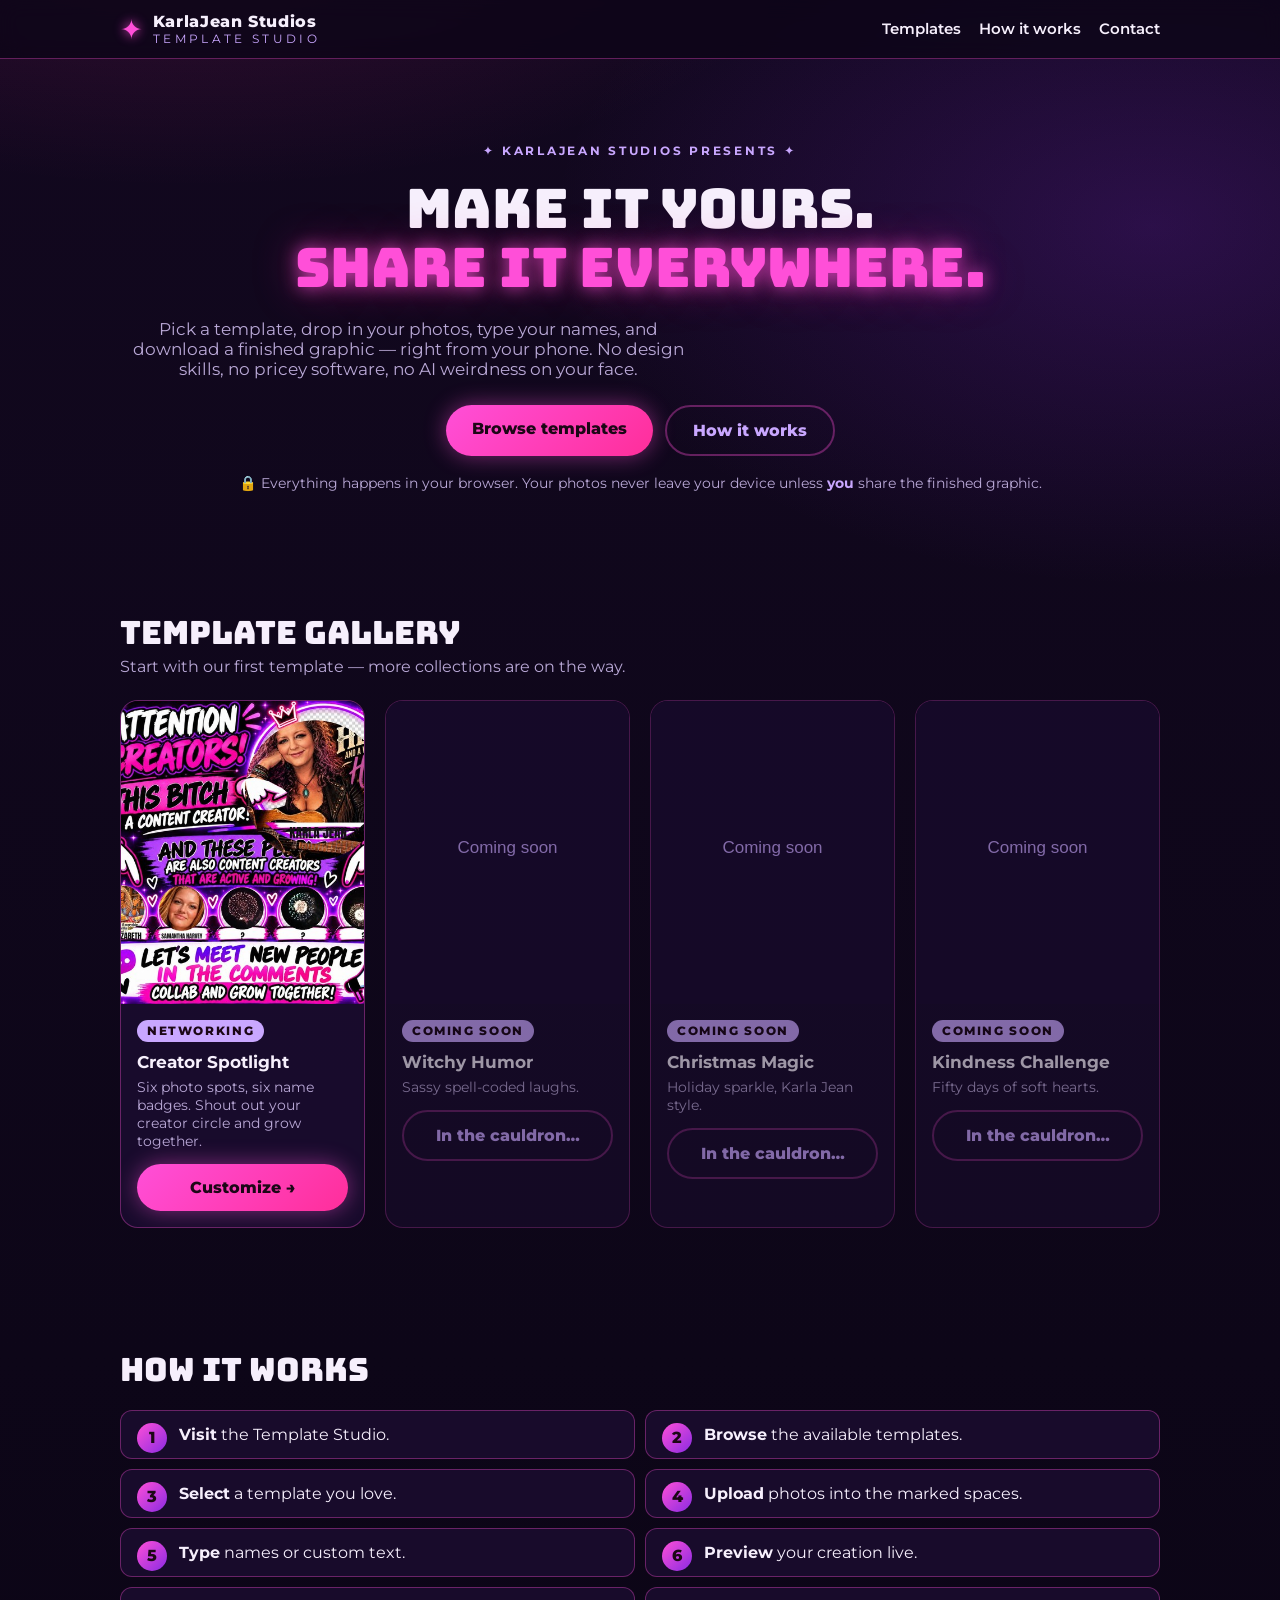
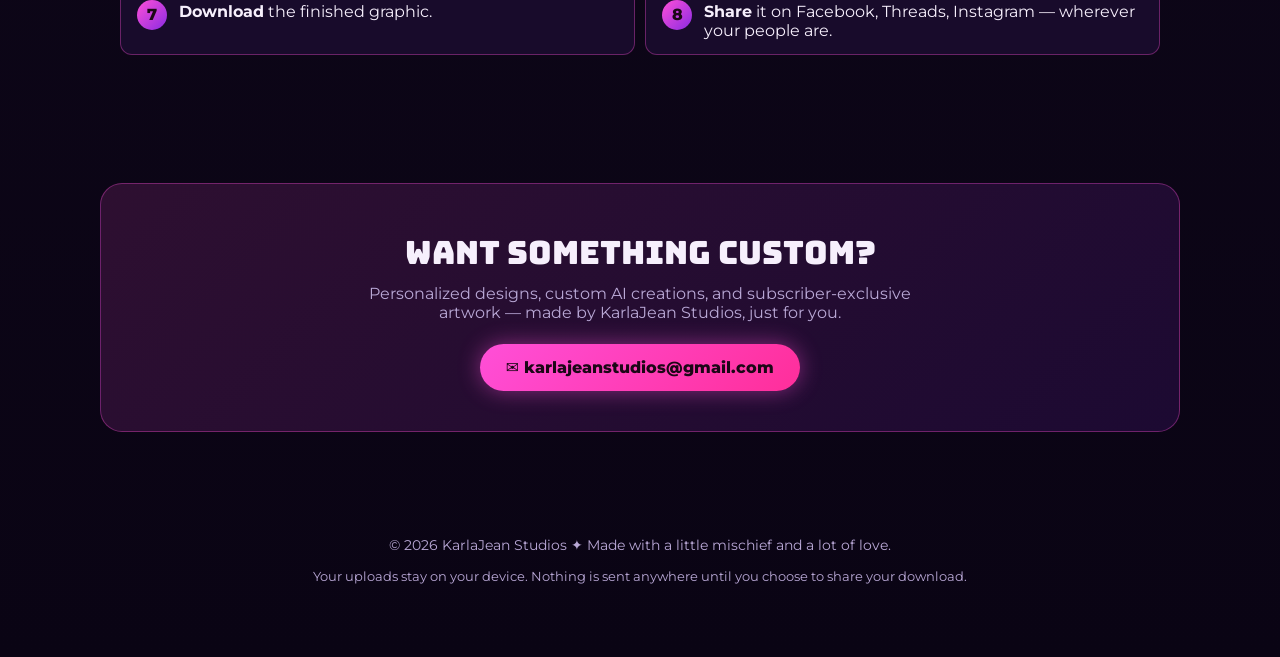
==== index.html @ fd63b85b "Template Studio v0.2" ====
<!DOCTYPE html>
<html lang="en">
<head>
<meta charset="UTF-8">
<meta name="viewport" content="width=device-width, initial-scale=1.0, viewport-fit=cover">
<title>KarlaJean Studios — Template Studio</title>
<meta name="description" content="Personalize beautiful KarlaJean Studios graphics right in your browser. Upload photos, add names, download your creation. No design skills needed.">
<link rel="preconnect" href="https://fonts.googleapis.com">
<link rel="preconnect" href="https://fonts.gstatic.com" crossorigin>
<link href="https://fonts.googleapis.com/css2?family=Bungee&family=Montserrat:wght@500;600;700;800&display=swap" rel="stylesheet">
<link rel="stylesheet" href="styles.css">
</head>
<body>
<header class="site-header">
  <div class="wrap header-inner">
    <div class="brand">
      <span class="brand-mark" aria-hidden="true">✦</span>
      <div>
        <p class="brand-name">KarlaJean Studios</p>
        <p class="brand-sub">Template Studio</p>
      </div>
    </div>
    <nav class="site-nav" aria-label="Main">
      <a href="#templates">Templates</a>
      <a href="#how">How it works</a>
      <a href="#contact">Contact</a>
    </nav>
  </div>
</header>

<main>
  <section class="hero">
    <div class="wrap">
      <p class="kicker">✦ KarlaJean Studios presents ✦</p>
      <h1>Make it yours.<br><span class="neon">Share it everywhere.</span></h1>
      <p class="lede">Pick a template, drop in your photos, type your names, and download a finished graphic — right from your phone. No design skills, no pricey software, no AI weirdness on your face.</p>
      <div class="hero-cta">
        <a class="btn btn-primary" href="#templates">Browse templates</a>
        <a class="btn btn-ghost" href="#how">How it works</a>
      </div>
      <p class="privacy-note">🔒 Everything happens in your browser. Your photos never leave your device unless <em>you</em> share the finished graphic.</p>
    </div>
  </section>

  <section id="templates" class="section">
    <div class="wrap">
      <h2>Template gallery</h2>
      <p class="section-sub">Start with our first template — more collections are on the way.</p>
      <div id="gallery" class="gallery" aria-live="polite"></div>
    </div>
  </section>

  <section id="editor" class="section editor-section" hidden>
    <div class="wrap">
      <button id="backToGallery" class="btn btn-ghost btn-small">← All templates</button>
      <h2 id="editorTitle">Creator Spotlight</h2>
      <p class="section-sub">Tap a circle to select it, then upload a photo. Drag the photo to reposition, use the slider to zoom, type each name.</p>
      <div class="editor-grid">
        <div class="preview-col">
          <div class="canvas-frame">
            <canvas id="preview" width="1080" height="1350" aria-label="Live preview of your personalized graphic"></canvas>
          </div>
          <p class="hint" id="canvasHint">Tap a circle to pick a photo spot.</p>
        </div>
        <div class="controls-col">
          <div id="slotCards" class="slot-cards"></div>
          <button id="downloadBtn" class="btn btn-primary btn-block">⬇ Download PNG</button>
          <p class="fine-print" id="dlFinePrint">High-quality PNG, ready for Facebook, Threads &amp; Instagram.</p>
          <button id="resetBtn" class="btn btn-ghost btn-block">Start over</button>
        </div>
      </div>
    </div>
  </section>

  <section id="how" class="section">
    <div class="wrap">
      <h2>How it works</h2>
      <ol class="steps">
        <li><strong>Visit</strong> the Template Studio.</li>
        <li><strong>Browse</strong> the available templates.</li>
        <li><strong>Select</strong> a template you love.</li>
        <li><strong>Upload</strong> photos into the marked spaces.</li>
        <li><strong>Type</strong> names or custom text.</li>
        <li><strong>Preview</strong> your creation live.</li>
        <li><strong>Download</strong> the finished graphic.</li>
        <li><strong>Share</strong> it on Facebook, Threads, Instagram — wherever your people are.</li>
      </ol>
    </div>
  </section>

  <section id="contact" class="section">
    <div class="wrap contact-card">
      <h2>Want something custom?</h2>
      <p>Personalized designs, custom AI creations, and subscriber-exclusive artwork — made by KarlaJean Studios, just for you.</p>
      <a class="btn btn-primary" href="mailto:karlajeanstudios@gmail.com?subject=Custom%20design%20request%20—%20KarlaJean%20Studios%20Template%20Studio">✉ karlajeanstudios@gmail.com</a>
    </div>
  </section>
</main>

<footer class="site-footer">
  <div class="wrap">
    <p>© 2026 KarlaJean Studios <span aria-hidden="true">✦</span> Made with a little mischief and a lot of love.</p>
    <p class="fine-print">Your uploads stay on your device. Nothing is sent anywhere until you choose to share your download.</p>
  </div>
</footer>

<input type="file" id="filePicker" accept="image/*" hidden>
<script src="app.js"></script>
</body>
</html>
---- styles.css ----
:root{
  --deep:#0d0618; --deep2:#170b2b; --pink:#ff4fd8; --neon:#ff2e9a;
  --lav:#c9a7ff; --purple:#8a2be2; --ink:#f6effc; --muted:#b9a8d6;
  --card:rgba(30,14,52,.72); --line:rgba(255,79,216,.35);
  --radius:18px;
}
*{box-sizing:border-box}
html{scroll-behavior:smooth}
body{
  margin:0; color:var(--ink);
  font-family:Montserrat,system-ui,-apple-system,"Segoe UI",Roboto,sans-serif;
  background:
    radial-gradient(1100px 500px at 15% -5%, rgba(255,46,154,.16), transparent 60%),
    radial-gradient(1000px 600px at 90% 10%, rgba(138,43,226,.22), transparent 60%),
    linear-gradient(180deg,#12081f 0%, #0d0618 60%, #0a0414 100%);
  min-height:100vh;
}
.wrap{max-width:1080px;margin:0 auto;padding:0 20px}
h1,h2{font-family:Bungee,"Arial Black",sans-serif;font-weight:400;line-height:1.08;margin:.4em 0}
h1{font-size:clamp(2rem,6vw,3.4rem)}
h2{font-size:clamp(1.4rem,4vw,2rem)}
.neon{color:var(--pink);text-shadow:0 0 18px rgba(255,79,216,.75),0 0 46px rgba(255,46,154,.4)}
.kicker{color:var(--lav);letter-spacing:.22em;text-transform:uppercase;font-size:.78rem;font-weight:700}
.lede{font-size:1.06rem;color:var(--muted);max-width:34em}
.section{padding:56px 0}
.section-sub{color:var(--muted);margin-top:-.4em}

/* header */
.site-header{position:sticky;top:0;z-index:50;background:rgba(13,6,24,.82);backdrop-filter:blur(10px);border-bottom:1px solid var(--line)}
.header-inner{display:flex;align-items:center;justify-content:space-between;padding-top:12px;padding-bottom:12px}
.brand{display:flex;gap:10px;align-items:center}
.brand-mark{font-size:1.7rem;color:var(--pink);text-shadow:0 0 12px var(--pink)}
.brand-name{margin:0;font-weight:800;letter-spacing:.04em}
.brand-sub{margin:0;font-size:.75rem;color:var(--lav);letter-spacing:.28em;text-transform:uppercase}
.site-nav{display:flex;gap:18px}
.site-nav a{color:var(--ink);text-decoration:none;font-weight:600;font-size:.92rem}
.site-nav a:hover{color:var(--pink)}

/* hero */
.hero{padding:72px 0 40px;text-align:center}
.hero-cta{display:flex;gap:12px;justify-content:center;flex-wrap:wrap;margin:26px 0 18px}
.privacy-note{color:var(--muted);font-size:.9rem}
.privacy-note em{color:var(--lav);font-style:normal;font-weight:700}

/* buttons */
.btn{display:inline-block;border:0;cursor:pointer;text-decoration:none;font-weight:800;font-family:inherit;
  padding:14px 26px;border-radius:999px;font-size:1rem;transition:transform .12s ease, box-shadow .12s ease}
.btn-primary{color:#1c0716;background:linear-gradient(135deg,var(--pink),var(--neon));
  box-shadow:0 0 22px rgba(255,79,216,.45)}
.btn-primary:hover{transform:translateY(-2px);box-shadow:0 0 30px rgba(255,79,216,.65)}
.btn-ghost{color:var(--lav);background:transparent;border:2px solid var(--line)}
.btn-ghost:hover{border-color:var(--pink);color:var(--pink)}
.btn-small{padding:8px 16px;font-size:.85rem}
.btn-block{width:100%;margin-top:12px}

/* gallery */
.gallery{display:grid;grid-template-columns:repeat(auto-fill,minmax(240px,1fr));gap:20px;margin-top:24px}
.tcard{background:var(--card);border:1px solid var(--line);border-radius:var(--radius);overflow:hidden;
  display:flex;flex-direction:column;transition:transform .15s ease, box-shadow .15s ease}
.tcard:not(.soon):hover{transform:translateY(-4px);box-shadow:0 12px 40px rgba(255,79,216,.25)}
.tcard img{width:100%;aspect-ratio:4/5;object-fit:cover;display:block;background:#1a0b30}
.tcard-body{padding:16px}
.tcard h3{margin:.1em 0 .3em;font-size:1.05rem}
.tag{display:inline-block;font-size:.72rem;font-weight:800;letter-spacing:.14em;text-transform:uppercase;
  color:#1c0716;background:var(--lav);border-radius:999px;padding:4px 10px;margin-bottom:8px}
.tcard p{color:var(--muted);font-size:.9rem;margin:.4em 0 1em}
.tcard.soon{opacity:.62}
.tcard .btn{width:100%;text-align:center}

/* editor */
.editor-section{background:rgba(20,9,38,.5);border-top:1px solid var(--line);border-bottom:1px solid var(--line)}
.editor-grid{display:grid;gap:28px;margin-top:20px}
@media(min-width:900px){.editor-grid{grid-template-columns:minmax(0,520px) minmax(0,1fr);align-items:start}}
.canvas-frame{border-radius:var(--radius);overflow:hidden;border:1px solid var(--line);
  box-shadow:0 0 44px rgba(255,79,216,.22);background:#12081f}
#preview{width:100%;height:auto;display:block;touch-action:none;cursor:pointer}
.hint{color:var(--muted);font-size:.88rem;text-align:center}
.slot-cards{display:grid;gap:12px}
.slot-card{background:var(--card);border:1px solid var(--line);border-radius:14px;padding:12px 14px;
  display:grid;grid-template-columns:auto 1fr;gap:12px;align-items:center}
.slot-card.active{border-color:var(--pink);box-shadow:0 0 18px rgba(255,79,216,.35)}
.slot-thumb{width:64px;height:64px;border-radius:50%;border:2px dashed var(--line);background:#1a0b30 center/cover;
  color:var(--lav);font-size:1.4rem;display:flex;align-items:center;justify-content:center;cursor:pointer;overflow:hidden}
.slot-thumb.has-photo{border-style:solid;border-color:var(--pink)}
.slot-fields{display:grid;gap:8px}
.slot-fields label{font-size:.78rem;font-weight:700;color:var(--lav);letter-spacing:.06em}
.slot-fields input[type=text]{width:100%;padding:10px 12px;border-radius:10px;border:1px solid var(--line);
  background:#140a28;color:var(--ink);font-family:inherit;font-weight:600}
.slot-fields input[type=text]:focus{outline:2px solid var(--pink);border-color:var(--pink)}
.slot-row{display:flex;gap:10px;align-items:center}
.slot-row .btn-small{white-space:nowrap}
.zoom-row{display:flex;align-items:center;gap:10px;font-size:.8rem;color:var(--muted)}
.zoom-row input[type=range]{flex:1;accent-color:var(--pink)}
.fine-print{color:var(--muted);font-size:.82rem;text-align:center}

/* steps */
.steps{display:grid;gap:10px;list-style:none;padding:0;counter-reset:step;margin-top:22px}
@media(min-width:700px){.steps{grid-template-columns:1fr 1fr}}
.steps li{background:var(--card);border:1px solid var(--line);border-radius:12px;padding:14px 16px 14px 58px;position:relative}
.steps li::before{counter-increment:step;content:counter(step);position:absolute;left:16px;top:12px;
  width:30px;height:30px;border-radius:50%;background:linear-gradient(135deg,var(--pink),var(--purple));
  color:#1c0716;font-weight:800;display:flex;align-items:center;justify-content:center}

/* contact */
.contact-card{background:linear-gradient(135deg,rgba(255,79,216,.14),rgba(138,43,226,.14));
  border:1px solid var(--line);border-radius:22px;padding:40px 28px;text-align:center}
.contact-card p{color:var(--muted);max-width:36em;margin:0 auto 22px}

/* footer */
.site-footer{padding:34px 0 60px;text-align:center;color:var(--muted);font-size:.88rem}
:focus-visible{outline:3px solid var(--pink);outline-offset:2px}
@media (prefers-reduced-motion:reduce){html{scroll-behavior:auto}.btn,.tcard{transition:none}}
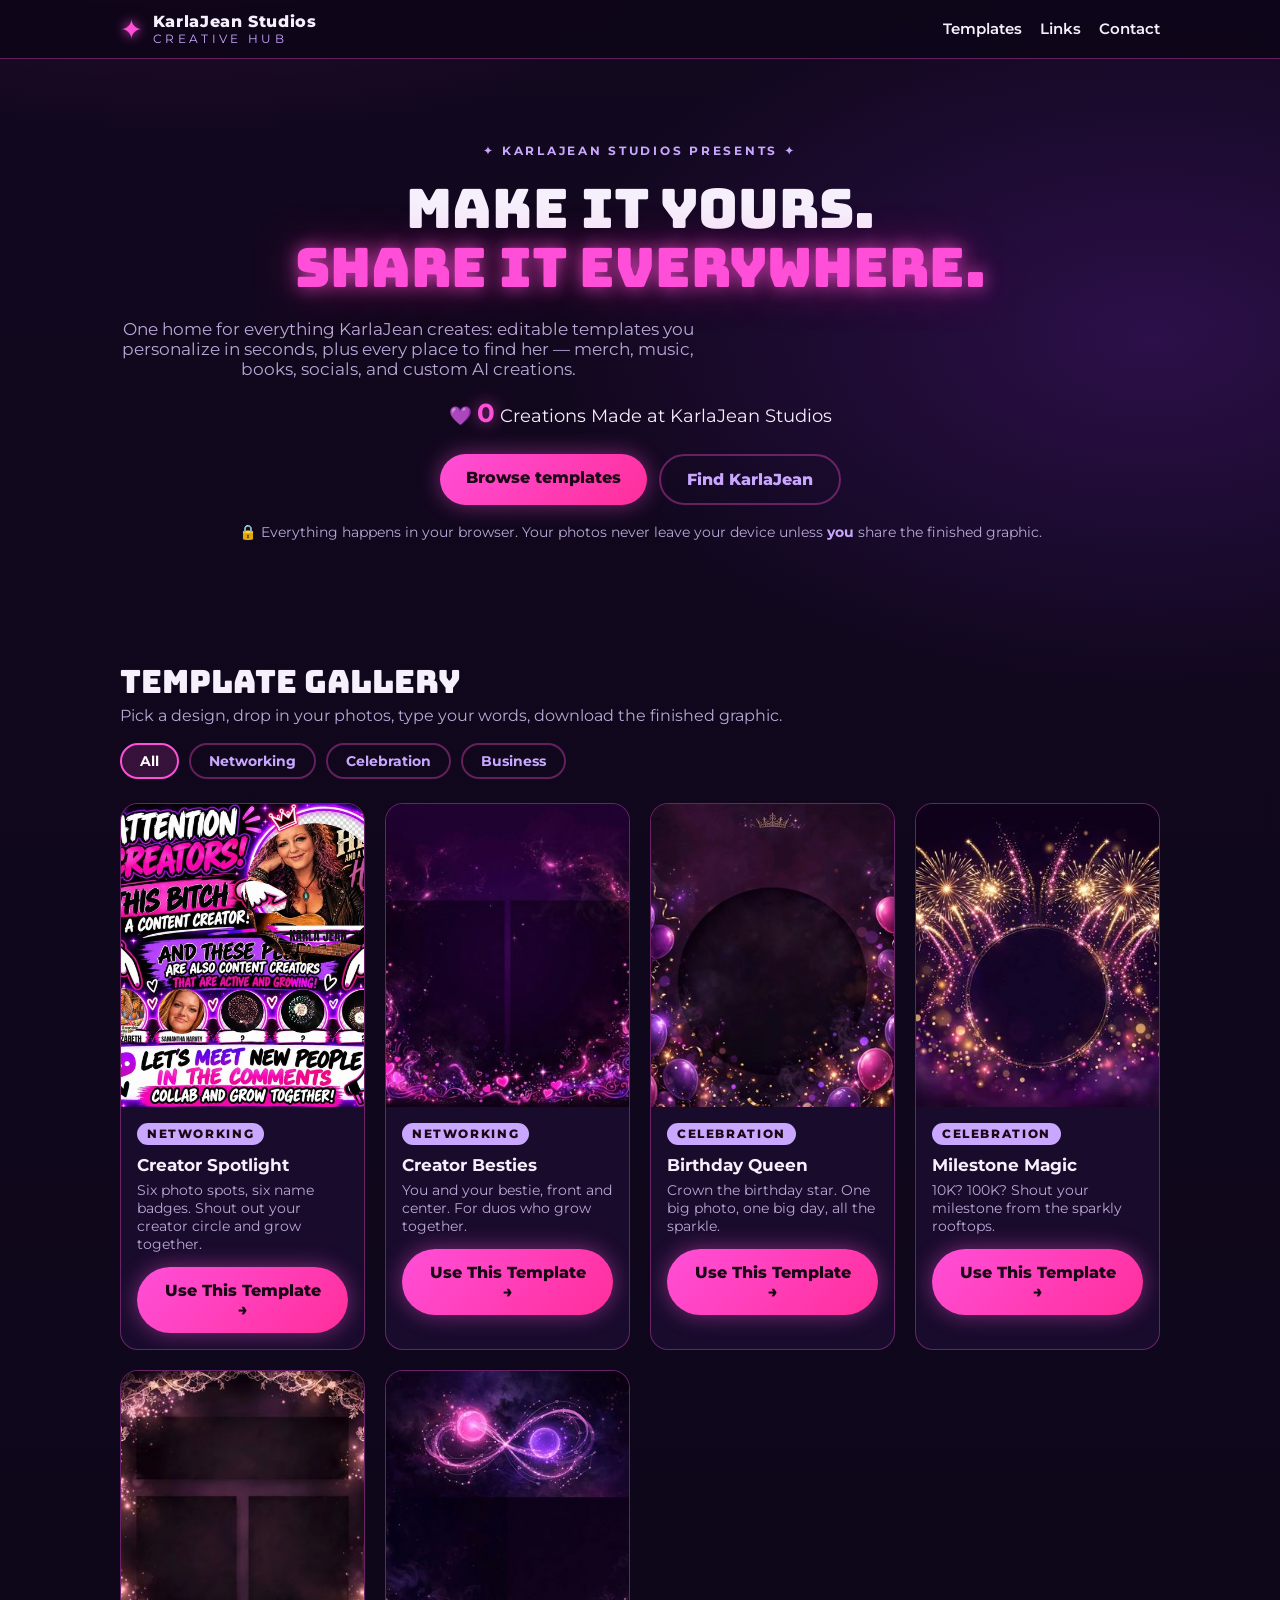
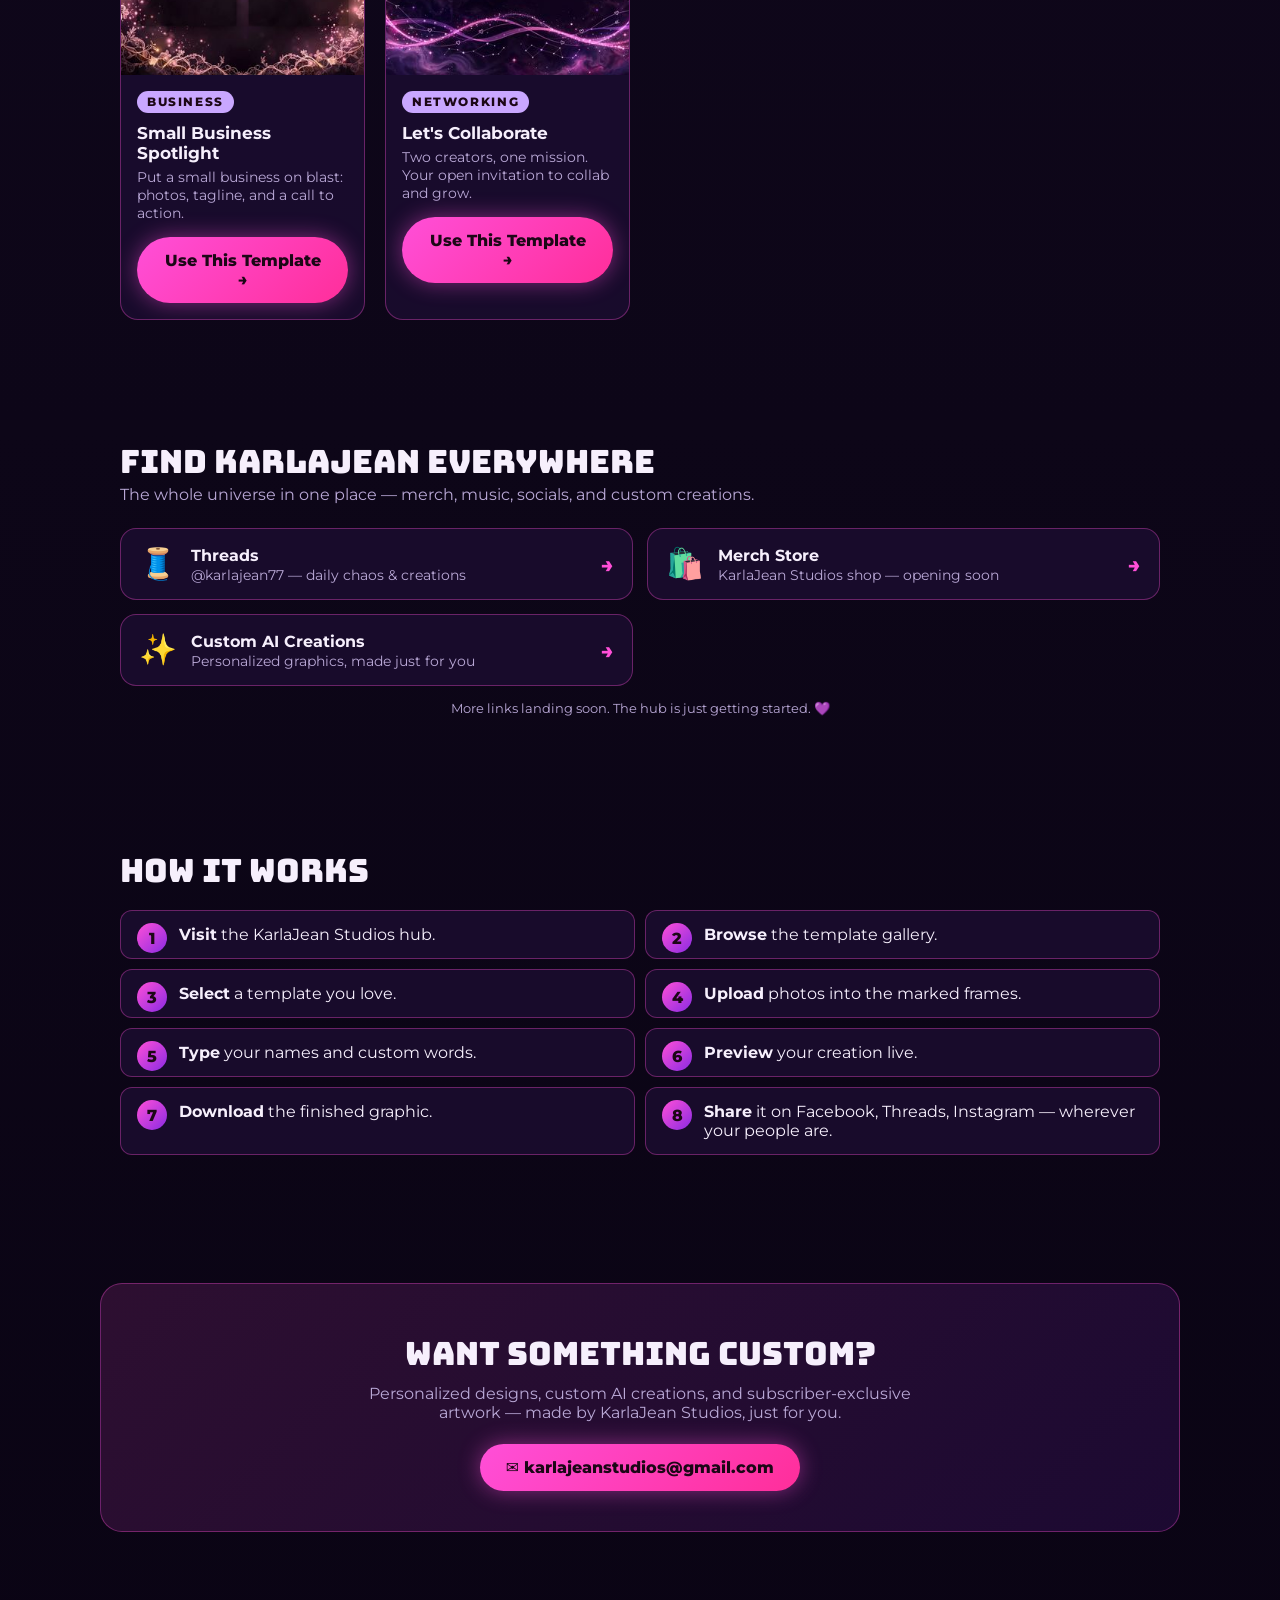
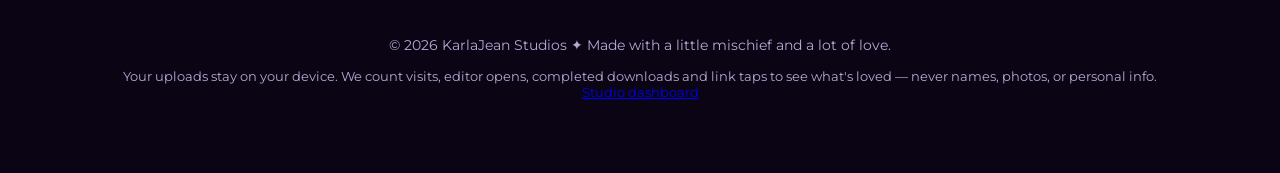
==== commit 735c4025: "v0.2: creative hub + 5 new templates + analytics + dashboard - Homepage is now the KarlaJean Studios" ====
--- a/index.html
+++ b/index.html
@@ -3,11 +3,12 @@
 <head>
 <meta charset="UTF-8">
 <meta name="viewport" content="width=device-width, initial-scale=1.0, viewport-fit=cover">
-<title>KarlaJean Studios — Template Studio</title>
-<meta name="description" content="Personalize beautiful KarlaJean Studios graphics right in your browser. Upload photos, add names, download your creation. No design skills needed.">
+<title>KarlaJean Studios — Templates, Links & Creative Hub</title>
+<meta name="description" content="The KarlaJean Studios creative hub: editable templates, merch, music, books, socials and custom AI creations. Personalize beautiful graphics right in your browser.">
 <link rel="preconnect" href="https://fonts.googleapis.com">
 <link rel="preconnect" href="https://fonts.gstatic.com" crossorigin>
-<link href="https://fonts.googleapis.com/css2?family=Bungee&family=Montserrat:wght@500;600;700;800&display=swap" rel="stylesheet">
+<link href="https://fonts.googleapis.com/css2?family=Bungee&family=Montserrat:wght@500;600;700;800&family=Parisienne&display=swap" rel="stylesheet">
+<link rel="icon" href="data:image/svg+xml,%3Csvg xmlns='http://www.w3.org/2000/svg' viewBox='0 0 64 64'%3E%3Crect width='64' height='64' rx='14' fill='%23170b2b'/%3E%3Ctext x='32' y='44' font-size='36' text-anchor='middle' fill='%23ff4fd8'%3E%E2%9C%A6%3C/text%3E%3C/svg%3E">
 <link rel="stylesheet" href="styles.css">
 </head>
 <body>
@@ -17,12 +18,12 @@
       <span class="brand-mark" aria-hidden="true">✦</span>
       <div>
         <p class="brand-name">KarlaJean Studios</p>
-        <p class="brand-sub">Template Studio</p>
+        <p class="brand-sub">Creative Hub</p>
       </div>
     </div>
     <nav class="site-nav" aria-label="Main">
       <a href="#templates">Templates</a>
-      <a href="#how">How it works</a>
+      <a href="#links">Links</a>
       <a href="#contact">Contact</a>
     </nav>
   </div>
@@ -33,10 +34,11 @@
     <div class="wrap">
       <p class="kicker">✦ KarlaJean Studios presents ✦</p>
       <h1>Make it yours.<br><span class="neon">Share it everywhere.</span></h1>
-      <p class="lede">Pick a template, drop in your photos, type your names, and download a finished graphic — right from your phone. No design skills, no pricey software, no AI weirdness on your face.</p>
+      <p class="lede">One home for everything KarlaJean creates: editable templates you personalize in seconds, plus every place to find her — merch, music, books, socials, and custom AI creations.</p>
+      <p class="counter-line" aria-live="polite">💜 <strong id="creationsCount">…</strong> Creations Made at KarlaJean Studios</p>
       <div class="hero-cta">
         <a class="btn btn-primary" href="#templates">Browse templates</a>
-        <a class="btn btn-ghost" href="#how">How it works</a>
+        <a class="btn btn-ghost" href="#links">Find KarlaJean</a>
       </div>
       <p class="privacy-note">🔒 Everything happens in your browser. Your photos never leave your device unless <em>you</em> share the finished graphic.</p>
     </div>
@@ -45,7 +47,8 @@
   <section id="templates" class="section">
     <div class="wrap">
       <h2>Template gallery</h2>
-      <p class="section-sub">Start with our first template — more collections are on the way.</p>
+      <p class="section-sub">Pick a design, drop in your photos, type your words, download the finished graphic.</p>
+      <div id="catChips" class="chips" role="group" aria-label="Filter templates by category"></div>
       <div id="gallery" class="gallery" aria-live="polite"></div>
     </div>
   </section>
@@ -53,16 +56,19 @@
   <section id="editor" class="section editor-section" hidden>
     <div class="wrap">
       <button id="backToGallery" class="btn btn-ghost btn-small">← All templates</button>
-      <h2 id="editorTitle">Creator Spotlight</h2>
-      <p class="section-sub">Tap a circle to select it, then upload a photo. Drag the photo to reposition, use the slider to zoom, type each name.</p>
+      <h2 id="editorTitle">Template</h2>
+      <p class="section-sub">Upload photos into the frames, type your words, drag photos to position, zoom to fit.</p>
       <div class="editor-grid">
         <div class="preview-col">
           <div class="canvas-frame">
-            <canvas id="preview" width="1080" height="1350" aria-label="Live preview of your personalized graphic"></canvas>
+            <canvas id="preview" width="1254" height="1254" aria-label="Live preview of your personalized graphic"></canvas>
           </div>
-          <p class="hint" id="canvasHint">Tap a circle to pick a photo spot.</p>
+          <p class="hint" id="canvasHint">Tap a frame to pick a photo spot.</p>
         </div>
         <div class="controls-col">
+          <h3 id="textCardsHead" class="controls-head" hidden>Words on your graphic</h3>
+          <div id="textCards" class="slot-cards"></div>
+          <h3 class="controls-head">Photos</h3>
           <div id="slotCards" class="slot-cards"></div>
           <button id="downloadBtn" class="btn btn-primary btn-block">⬇ Download PNG</button>
           <p class="fine-print" id="dlFinePrint">High-quality PNG, ready for Facebook, Threads &amp; Instagram.</p>
@@ -72,15 +78,24 @@
     </div>
   </section>
 
+  <section id="links" class="section">
+    <div class="wrap">
+      <h2>Find KarlaJean everywhere</h2>
+      <p class="section-sub">The whole universe in one place — merch, music, socials, and custom creations.</p>
+      <div id="linkGrid" class="link-grid" aria-live="polite"></div>
+      <p class="fine-print">More links landing soon. The hub is just getting started. 💜</p>
+    </div>
+  </section>
+
   <section id="how" class="section">
     <div class="wrap">
       <h2>How it works</h2>
       <ol class="steps">
-        <li><strong>Visit</strong> the Template Studio.</li>
-        <li><strong>Browse</strong> the available templates.</li>
+        <li><strong>Visit</strong> the KarlaJean Studios hub.</li>
+        <li><strong>Browse</strong> the template gallery.</li>
         <li><strong>Select</strong> a template you love.</li>
-        <li><strong>Upload</strong> photos into the marked spaces.</li>
-        <li><strong>Type</strong> names or custom text.</li>
+        <li><strong>Upload</strong> photos into the marked frames.</li>
+        <li><strong>Type</strong> your names and custom words.</li>
         <li><strong>Preview</strong> your creation live.</li>
         <li><strong>Download</strong> the finished graphic.</li>
         <li><strong>Share</strong> it on Facebook, Threads, Instagram — wherever your people are.</li>
@@ -92,7 +107,7 @@
     <div class="wrap contact-card">
       <h2>Want something custom?</h2>
       <p>Personalized designs, custom AI creations, and subscriber-exclusive artwork — made by KarlaJean Studios, just for you.</p>
-      <a class="btn btn-primary" href="mailto:karlajeanstudios@gmail.com?subject=Custom%20design%20request%20—%20KarlaJean%20Studios%20Template%20Studio">✉ karlajeanstudios@gmail.com</a>
+      <a class="btn btn-primary" href="mailto:karlajeanstudios@gmail.com?subject=Custom%20design%20request%20—%20KarlaJean%20Studios">✉ karlajeanstudios@gmail.com</a>
     </div>
   </section>
 </main>
@@ -100,11 +115,12 @@
 <footer class="site-footer">
   <div class="wrap">
     <p>© 2026 KarlaJean Studios <span aria-hidden="true">✦</span> Made with a little mischief and a lot of love.</p>
-    <p class="fine-print">Your uploads stay on your device. Nothing is sent anywhere until you choose to share your download.</p>
+    <p class="fine-print">Your uploads stay on your device. We count visits, editor opens, completed downloads and link taps to see what's loved — never names, photos, or personal info. <a href="dashboard.html">Studio dashboard</a></p>
   </div>
 </footer>
 
 <input type="file" id="filePicker" accept="image/*" hidden>
+<script src="analytics.js"></script>
 <script src="app.js"></script>
 </body>
 </html>
--- a/styles.css
+++ b/styles.css
@@ -108,5 +108,41 @@
 
 /* footer */
 .site-footer{padding:34px 0 60px;text-align:center;color:var(--muted);font-size:.88rem}
+/* hub additions: counter, category chips, links, dashboard */
+.counter-line{font-size:1.15rem;color:var(--ink);margin:18px 0 4px}
+.counter-line strong{color:var(--pink);font-size:1.6rem;text-shadow:0 0 16px rgba(255,79,216,.7)}
+.chips{display:flex;gap:10px;flex-wrap:wrap;margin:18px 0 4px}
+.chip{border:2px solid var(--line);background:transparent;color:var(--lav);font-family:inherit;
+  font-weight:700;font-size:.85rem;padding:8px 18px;border-radius:999px;cursor:pointer}
+.chip.on,.chip:hover{border-color:var(--pink);color:#fff;background:rgba(255,79,216,.16)}
+.controls-head{margin:18px 0 10px;font-size:1rem;color:var(--lav);letter-spacing:.08em;text-transform:uppercase}
+.controls-head:first-child{margin-top:0}
+.link-grid{display:grid;gap:14px;margin-top:24px}
+@media(min-width:700px){.link-grid{grid-template-columns:1fr 1fr}}
+.link-card{display:flex;align-items:center;gap:14px;background:var(--card);border:1px solid var(--line);
+  border-radius:16px;padding:16px 18px;text-decoration:none;color:var(--ink);
+  transition:transform .12s ease, box-shadow .12s ease, border-color .12s ease}
+.link-card:hover{transform:translateY(-2px);border-color:var(--pink);box-shadow:0 10px 34px rgba(255,79,216,.28)}
+.link-icon{font-size:1.9rem;line-height:1}
+.link-text{display:flex;flex-direction:column;gap:2px;flex:1}
+.link-text strong{font-size:1.02rem}
+.link-text small{color:var(--muted);font-size:.85rem}
+.link-go{color:var(--pink);font-weight:800;font-size:1.3rem}
+
+/* dashboard */
+.dash-grid{display:grid;gap:14px;margin-top:22px}
+@media(min-width:700px){.dash-grid{grid-template-columns:repeat(3,1fr)}}
+.stat-card{background:var(--card);border:1px solid var(--line);border-radius:16px;padding:20px;text-align:center}
+.stat-card .num{font-family:Bungee,sans-serif;font-size:2rem;color:var(--pink);text-shadow:0 0 14px rgba(255,79,216,.6)}
+.stat-card .lbl{color:var(--muted);font-size:.85rem;margin-top:6px}
+.stat-table{width:100%;border-collapse:collapse;margin-top:18px;font-size:.92rem}
+.stat-table th,.stat-table td{padding:10px 12px;text-align:left;border-bottom:1px solid var(--line)}
+.stat-table th{color:var(--lav);font-size:.78rem;letter-spacing:.1em;text-transform:uppercase}
+.pin-wrap{max-width:380px;margin:40px auto;text-align:center}
+.pin-wrap input{width:100%;padding:14px;border-radius:12px;border:1px solid var(--line);
+  background:#140a28;color:var(--ink);font-size:1.2rem;text-align:center;letter-spacing:.4em;margin:14px 0}
+.mode-note{display:inline-block;margin-top:14px;font-size:.8rem;color:var(--muted);border:1px dashed var(--line);
+  border-radius:999px;padding:6px 14px}
+
 :focus-visible{outline:3px solid var(--pink);outline-offset:2px}
 @media (prefers-reduced-motion:reduce){html{scroll-behavior:auto}.btn,.tcard{transition:none}}
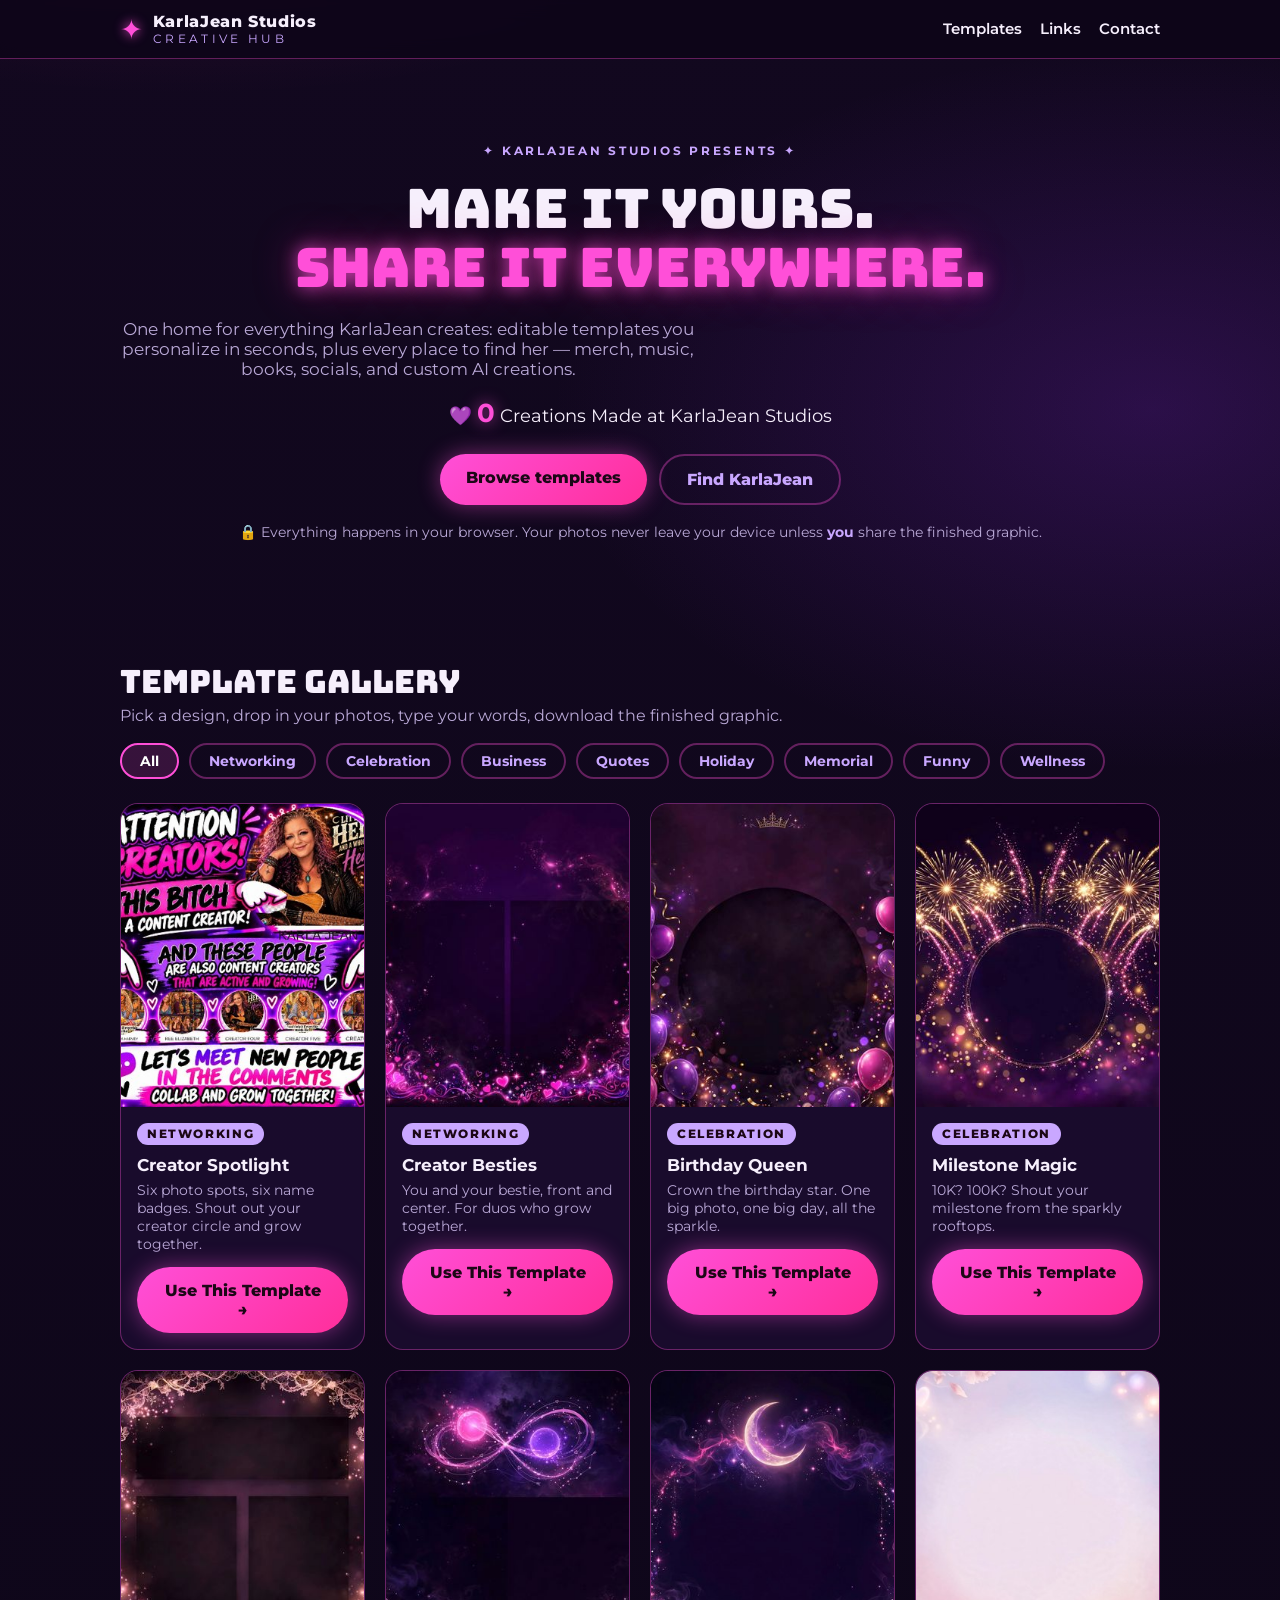
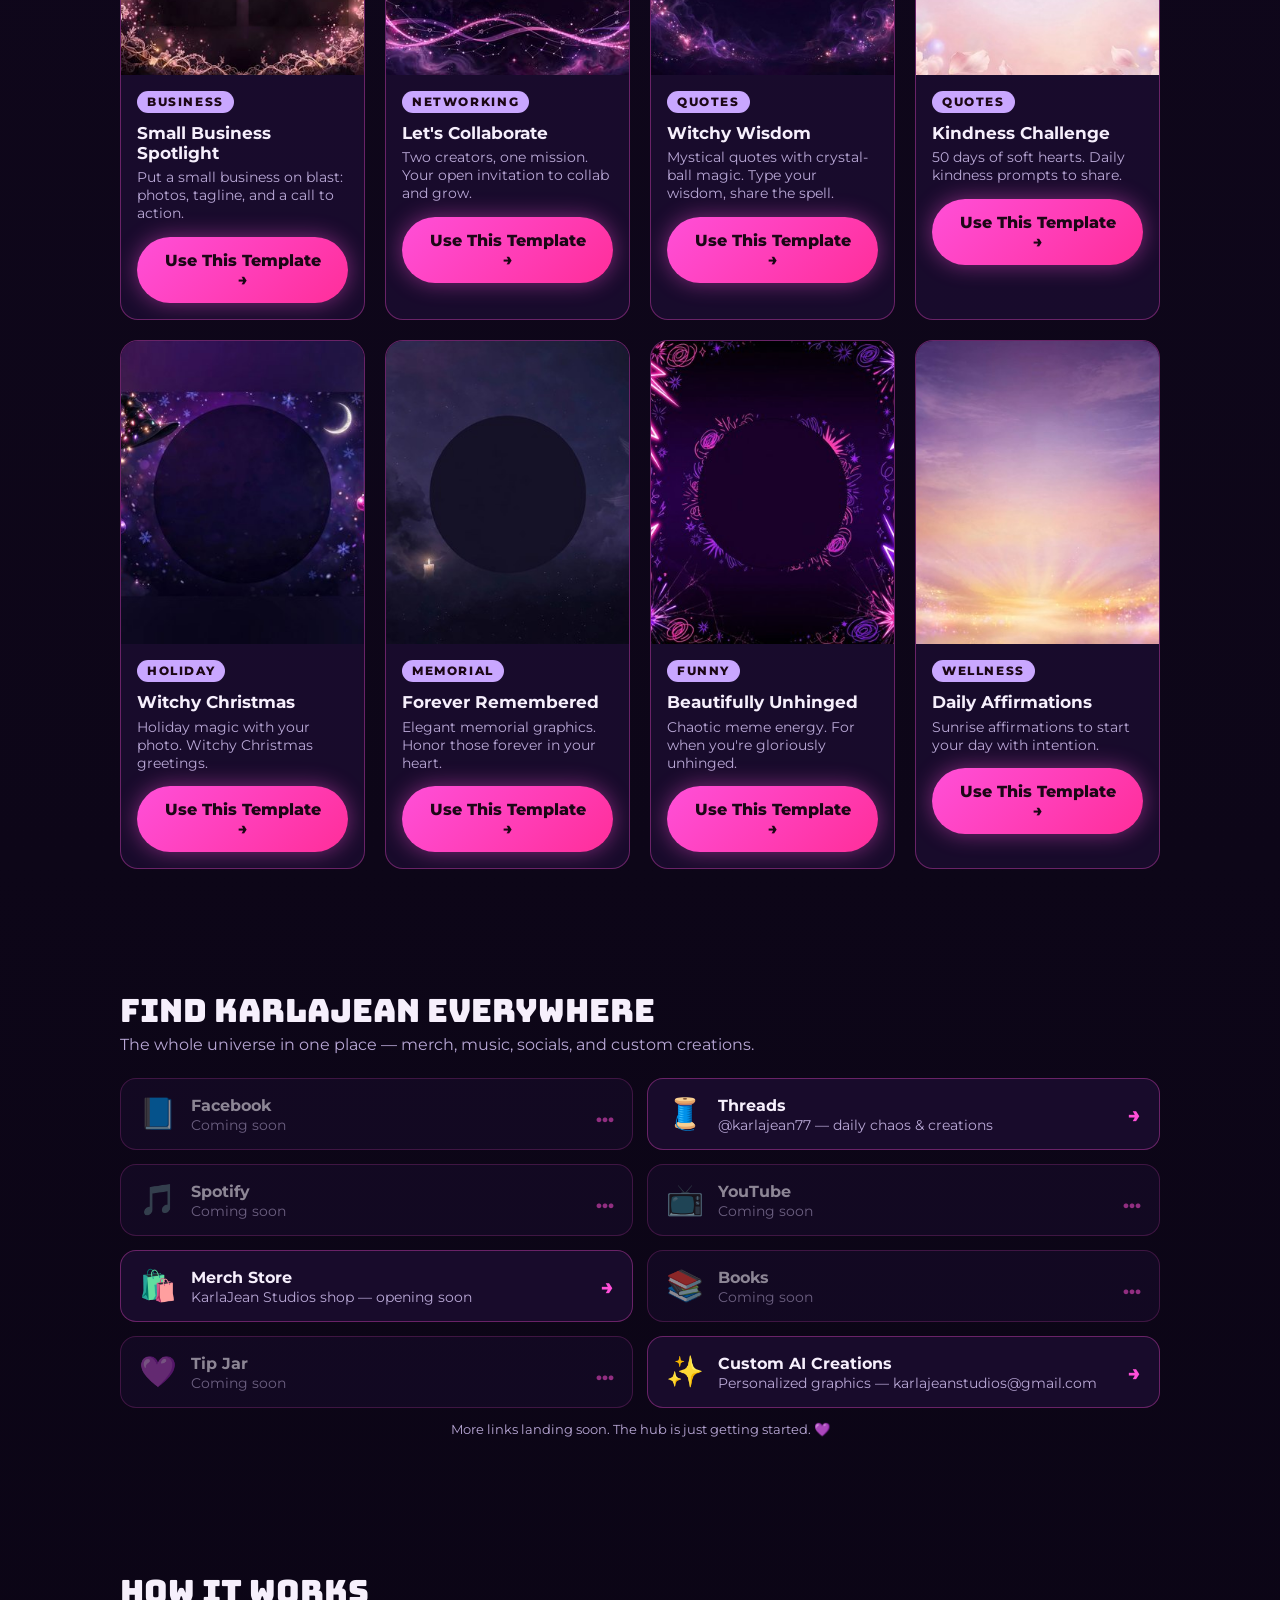
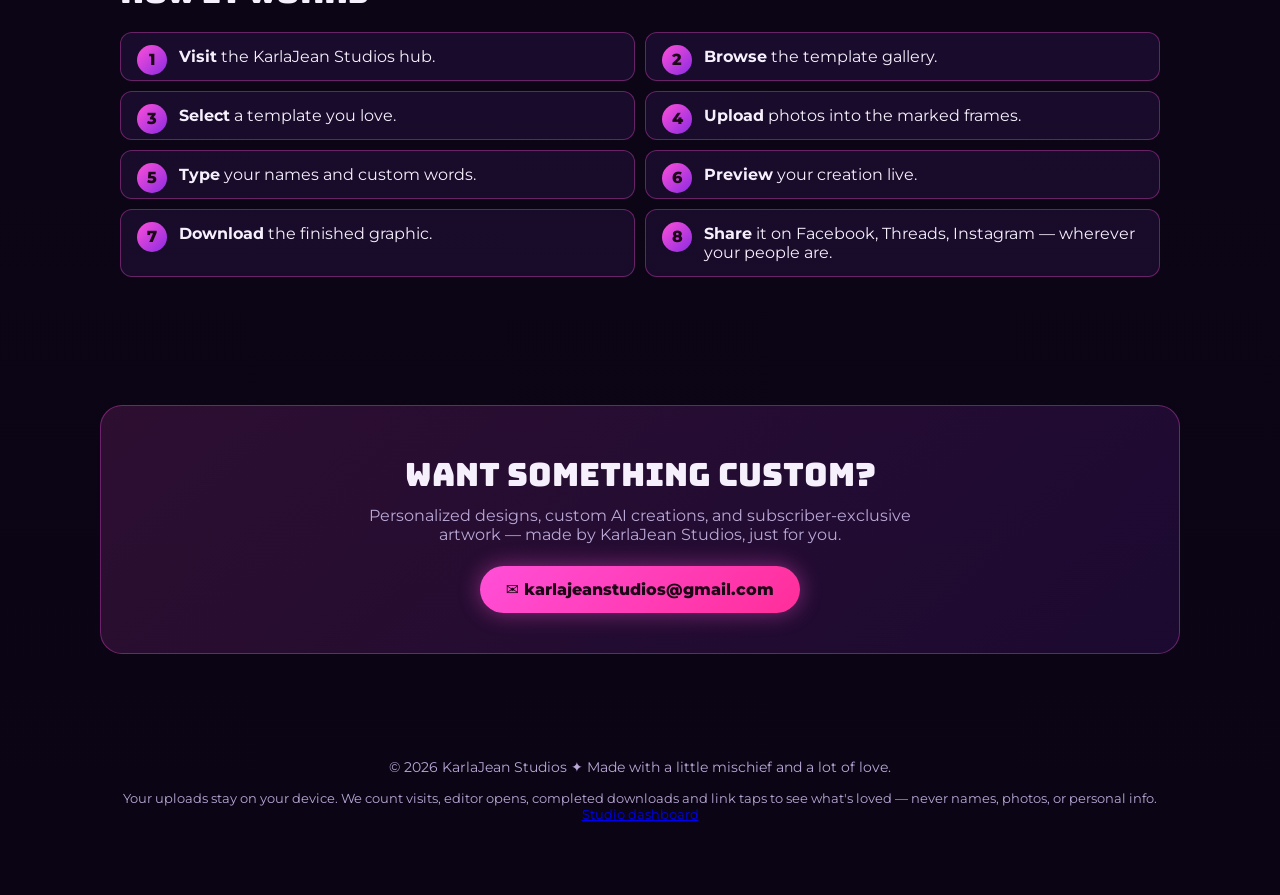
==== commit c0ca4a56: "v0.3: 6 new templates + branding + sharing + expanded links + D1 worker - 6 new templates: Witchy Wi" ====
--- a/index.html
+++ b/index.html
@@ -9,7 +9,7 @@
 <link rel="preconnect" href="https://fonts.gstatic.com" crossorigin>
 <link href="https://fonts.googleapis.com/css2?family=Bungee&family=Montserrat:wght@500;600;700;800&family=Parisienne&display=swap" rel="stylesheet">
 <link rel="icon" href="data:image/svg+xml,%3Csvg xmlns='http://www.w3.org/2000/svg' viewBox='0 0 64 64'%3E%3Crect width='64' height='64' rx='14' fill='%23170b2b'/%3E%3Ctext x='32' y='44' font-size='36' text-anchor='middle' fill='%23ff4fd8'%3E%E2%9C%A6%3C/text%3E%3C/svg%3E">
-<link rel="stylesheet" href="styles.css">
+<link rel="stylesheet" href="styles.css?v=0.2.1">
 </head>
 <body>
 <header class="site-header">
@@ -72,6 +72,11 @@
           <div id="slotCards" class="slot-cards"></div>
           <button id="downloadBtn" class="btn btn-primary btn-block">⬇ Download PNG</button>
           <p class="fine-print" id="dlFinePrint">High-quality PNG, ready for Facebook, Threads &amp; Instagram.</p>
+          <div id="shareRow" class="share-row" hidden>
+            <button id="copyLinkBtn" class="btn btn-ghost">🔗 Copy Studio Link</button>
+            <button id="shareBtn" class="btn btn-ghost" hidden>📤 Share</button>
+          </div>
+          <p class="fine-print" id="shareHint" hidden>Show off what you made — invite others to create their own!</p>
           <button id="resetBtn" class="btn btn-ghost btn-block">Start over</button>
         </div>
       </div>
@@ -120,7 +125,7 @@
 </footer>
 
 <input type="file" id="filePicker" accept="image/*" hidden>
-<script src="analytics.js"></script>
-<script src="app.js"></script>
+<script src="analytics.js?v=0.2.1"></script>
+<script src="app.js?v=0.2.1"></script>
 </body>
 </html>
--- a/styles.css
+++ b/styles.css
@@ -52,6 +52,8 @@
 .btn-ghost:hover{border-color:var(--pink);color:var(--pink)}
 .btn-small{padding:8px 16px;font-size:.85rem}
 .btn-block{width:100%;margin-top:12px}
+.share-row{display:flex;gap:10px;margin-top:12px}
+.share-row .btn{flex:1}
 
 /* gallery */
 .gallery{display:grid;grid-template-columns:repeat(auto-fill,minmax(240px,1fr));gap:20px;margin-top:24px}
@@ -123,6 +125,9 @@
   border-radius:16px;padding:16px 18px;text-decoration:none;color:var(--ink);
   transition:transform .12s ease, box-shadow .12s ease, border-color .12s ease}
 .link-card:hover{transform:translateY(-2px);border-color:var(--pink);box-shadow:0 10px 34px rgba(255,79,216,.28)}
+.link-pending{opacity:.55;cursor:default}
+.link-pending:hover{transform:none;border-color:var(--line);box-shadow:none}
+.link-soon .link-go{color:var(--pink)}
 .link-icon{font-size:1.9rem;line-height:1}
 .link-text{display:flex;flex-direction:column;gap:2px;flex:1}
 .link-text strong{font-size:1.02rem}
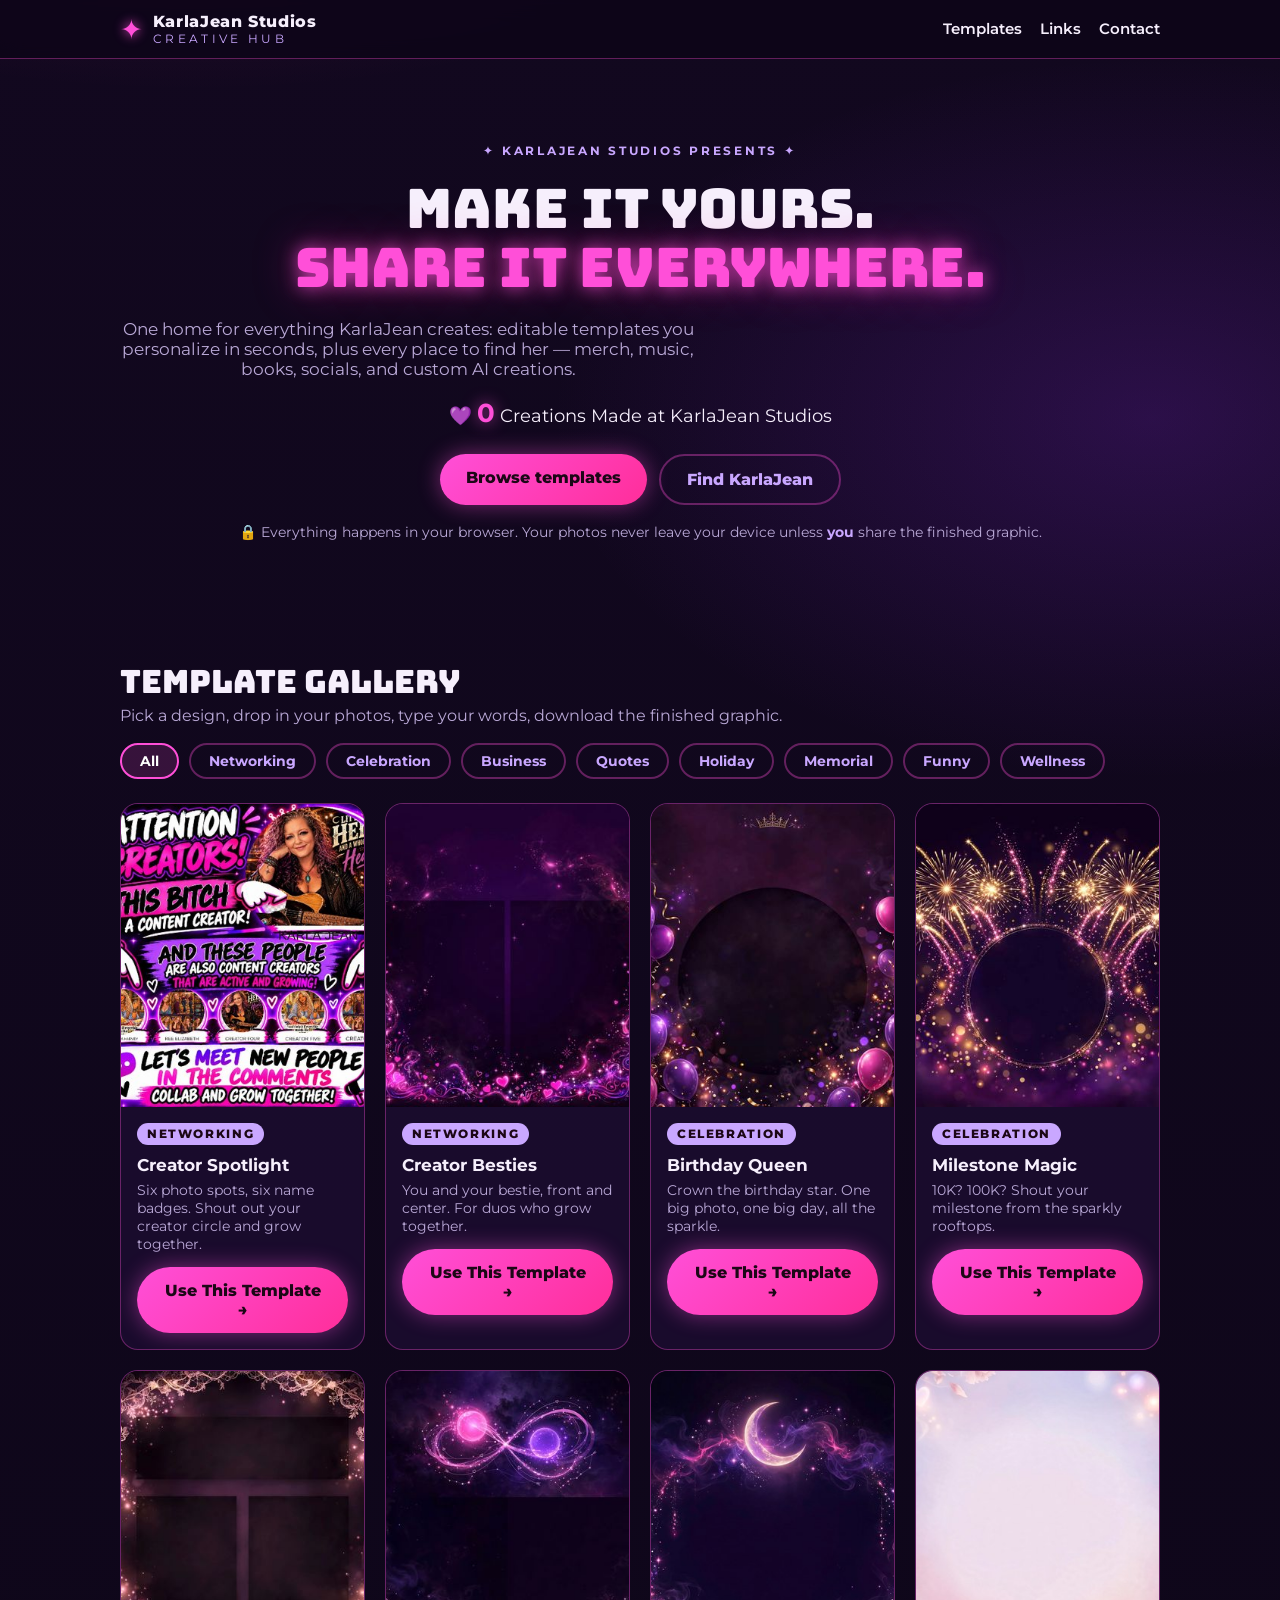
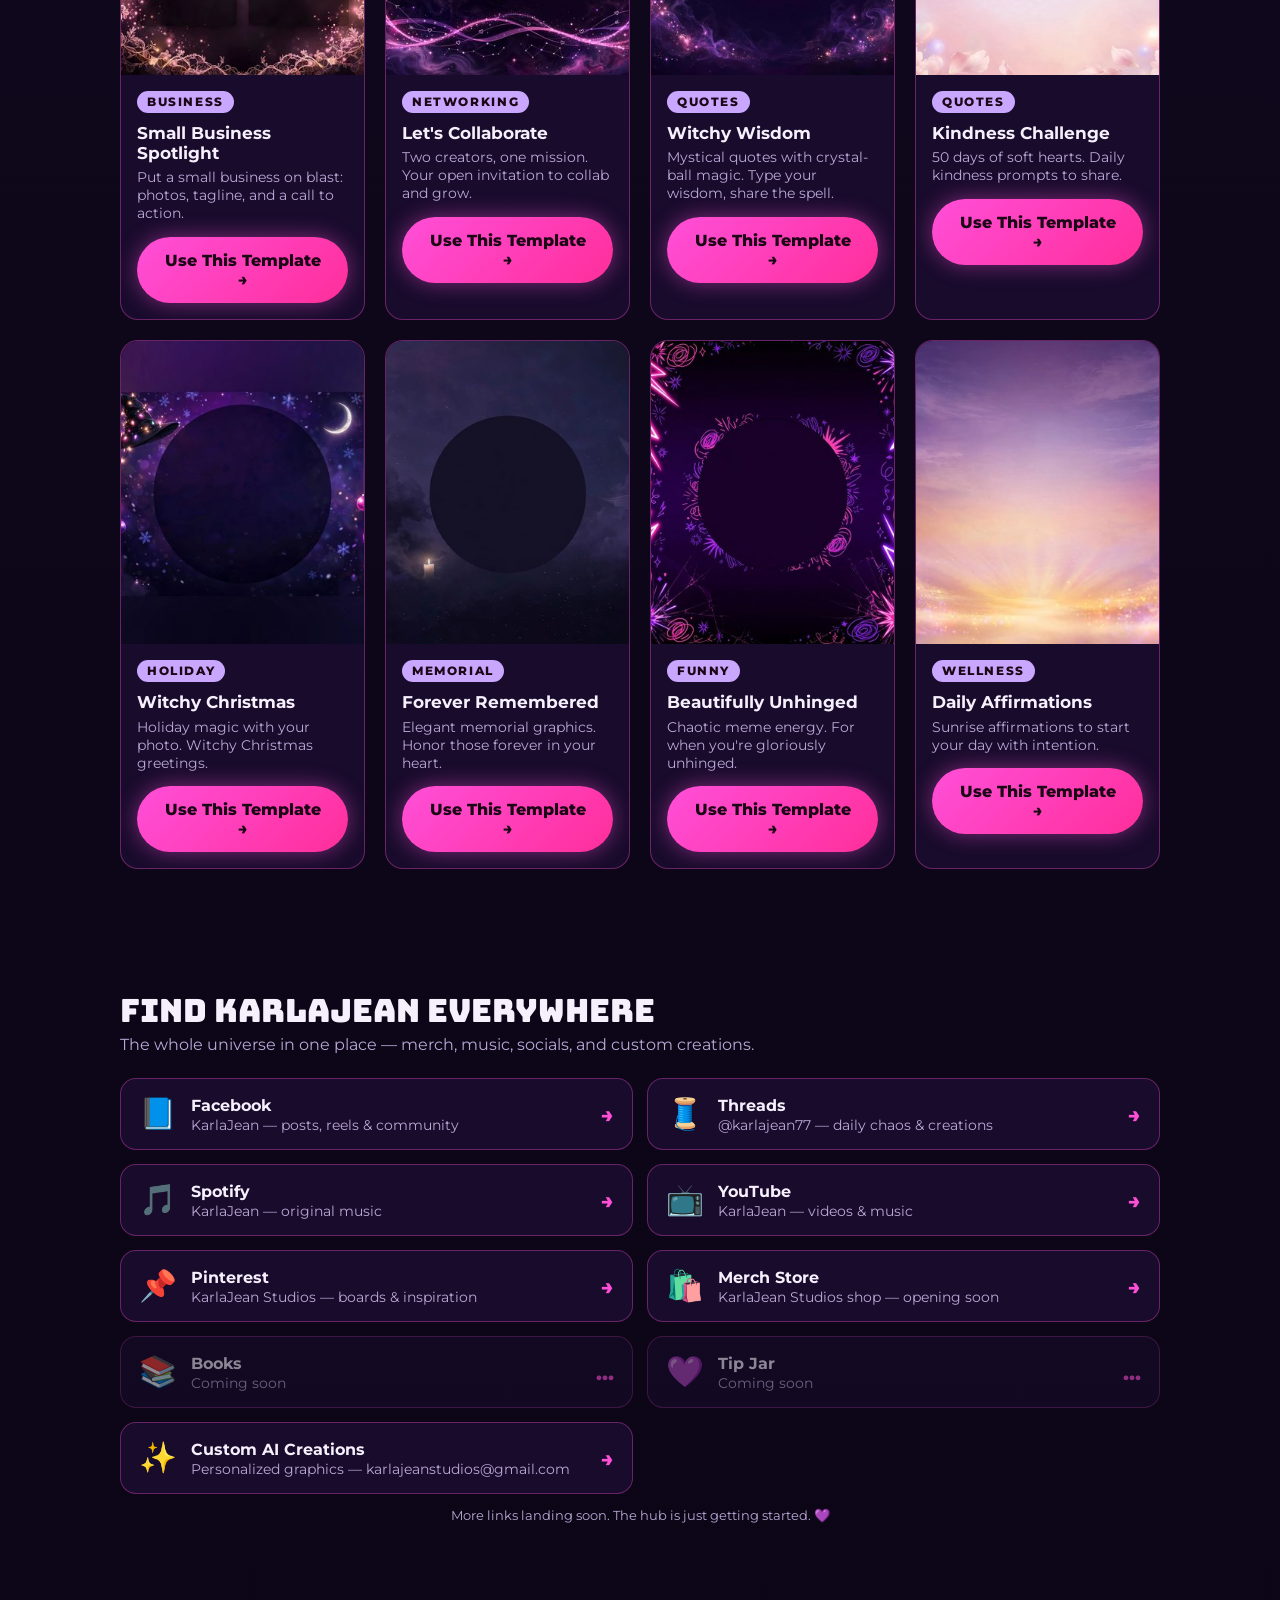
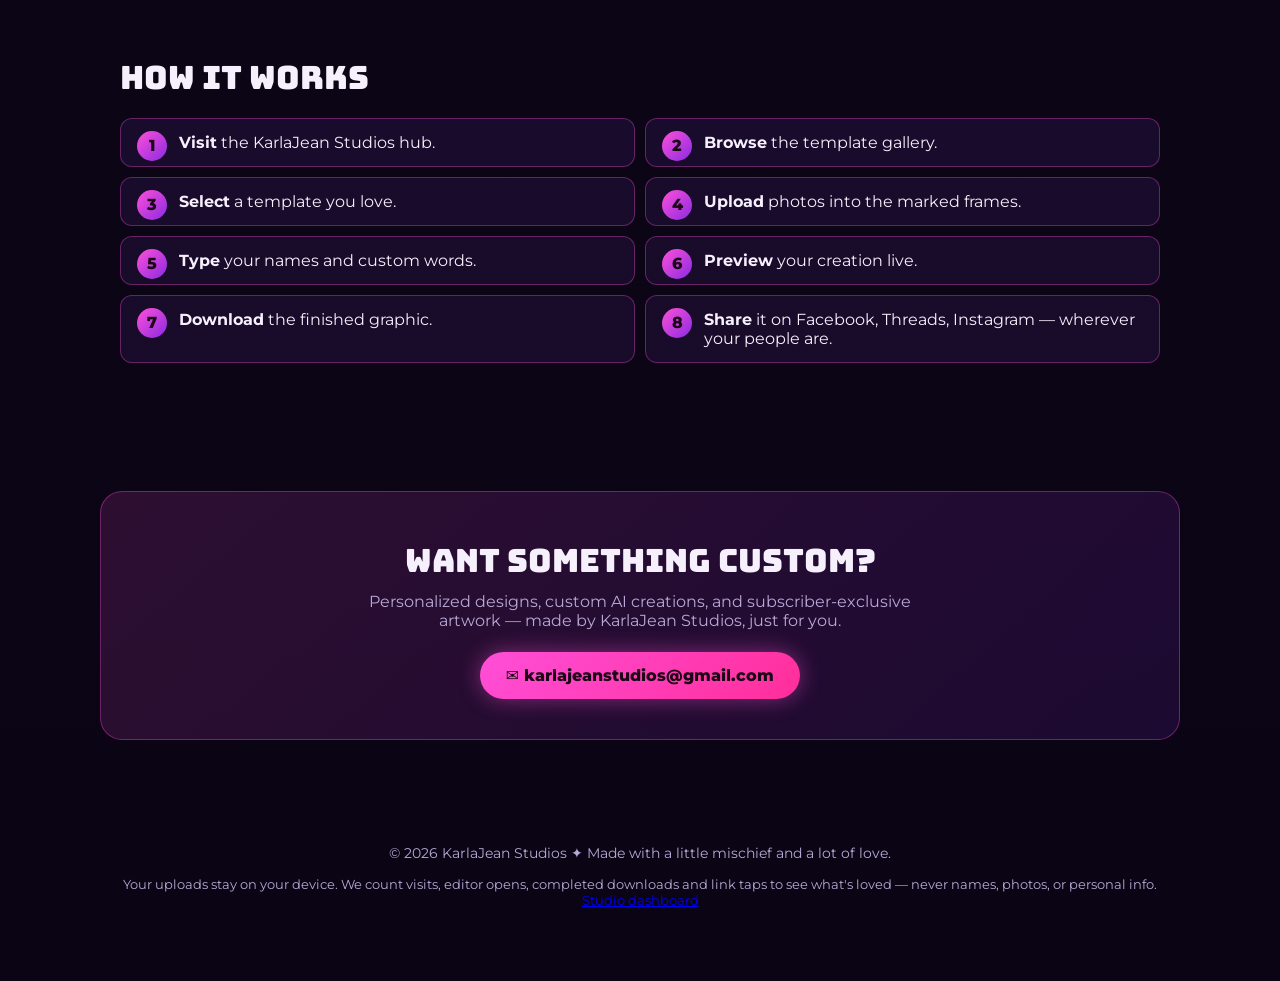
==== commit b3e984ee: "Fix save flow: Save button always saves the image (never link-share), visible save help, no more sil" ====
--- a/index.html
+++ b/index.html
@@ -74,9 +74,12 @@
           <p class="fine-print" id="dlFinePrint">High-quality PNG, ready for Facebook, Threads &amp; Instagram.</p>
           <div id="shareRow" class="share-row" hidden>
             <button id="copyLinkBtn" class="btn btn-ghost">🔗 Copy Studio Link</button>
-            <button id="shareBtn" class="btn btn-ghost" hidden>📤 Share</button>
+            <button id="shareBtn" class="btn btn-ghost" hidden>💾 Save image</button>
           </div>
-          <p class="fine-print" id="shareHint" hidden>Show off what you made — invite others to create their own!</p>
+          <p class="fine-print" id="shareHint" hidden>If your download didn't start, tap <strong>Save image</strong> below — or View full image, then long-press it to save.</p>
+          <div id="openImgRow" class="share-row" hidden>
+            <button id="openImgBtn" class="btn btn-ghost btn-block">🖼 View full image to save</button>
+          </div>
           <button id="resetBtn" class="btn btn-ghost btn-block">Start over</button>
         </div>
       </div>
@@ -125,7 +128,15 @@
 </footer>
 
 <input type="file" id="filePicker" accept="image/*" hidden>
-<script src="analytics.js?v=0.2.1"></script>
-<script src="app.js?v=0.2.1"></script>
+<div id="imgModal" class="img-modal" hidden>
+  <div class="img-modal-box">
+    <p class="img-modal-title">Your creation 💜</p>
+    <img id="imgModalImg" alt="Your finished KarlaJean Studios creation">
+    <p class="fine-print">Long-press the image, then tap "Save image" or "Download image".</p>
+    <button id="imgModalClose" class="btn btn-ghost btn-block">Close</button>
+  </div>
+</div>
+<script src="analytics.js?v=0.3.2"></script>
+<script src="app.js?v=0.3.2"></script>
 </body>
 </html>
--- a/styles.css
+++ b/styles.css
@@ -54,6 +54,12 @@
 .btn-block{width:100%;margin-top:12px}
 .share-row{display:flex;gap:10px;margin-top:12px}
 .share-row .btn{flex:1}
+.linklike{background:none;border:none;color:var(--pink);text-decoration:underline;cursor:pointer;font-size:.85rem;padding:4px}
+.img-modal{position:fixed;inset:0;background:rgba(10,4,20,.92);z-index:100;display:flex;align-items:center;justify-content:center;padding:18px}
+.img-modal[hidden]{display:none}
+.img-modal-box{max-width:520px;width:100%;text-align:center}
+.img-modal-box img{width:100%;border-radius:14px;border:1px solid var(--line);-webkit-touch-callout:default;user-select:auto}
+.img-modal-title{font-weight:800;font-size:1.2rem;margin:0 0 10px}
 
 /* gallery */
 .gallery{display:grid;grid-template-columns:repeat(auto-fill,minmax(240px,1fr));gap:20px;margin-top:24px}
